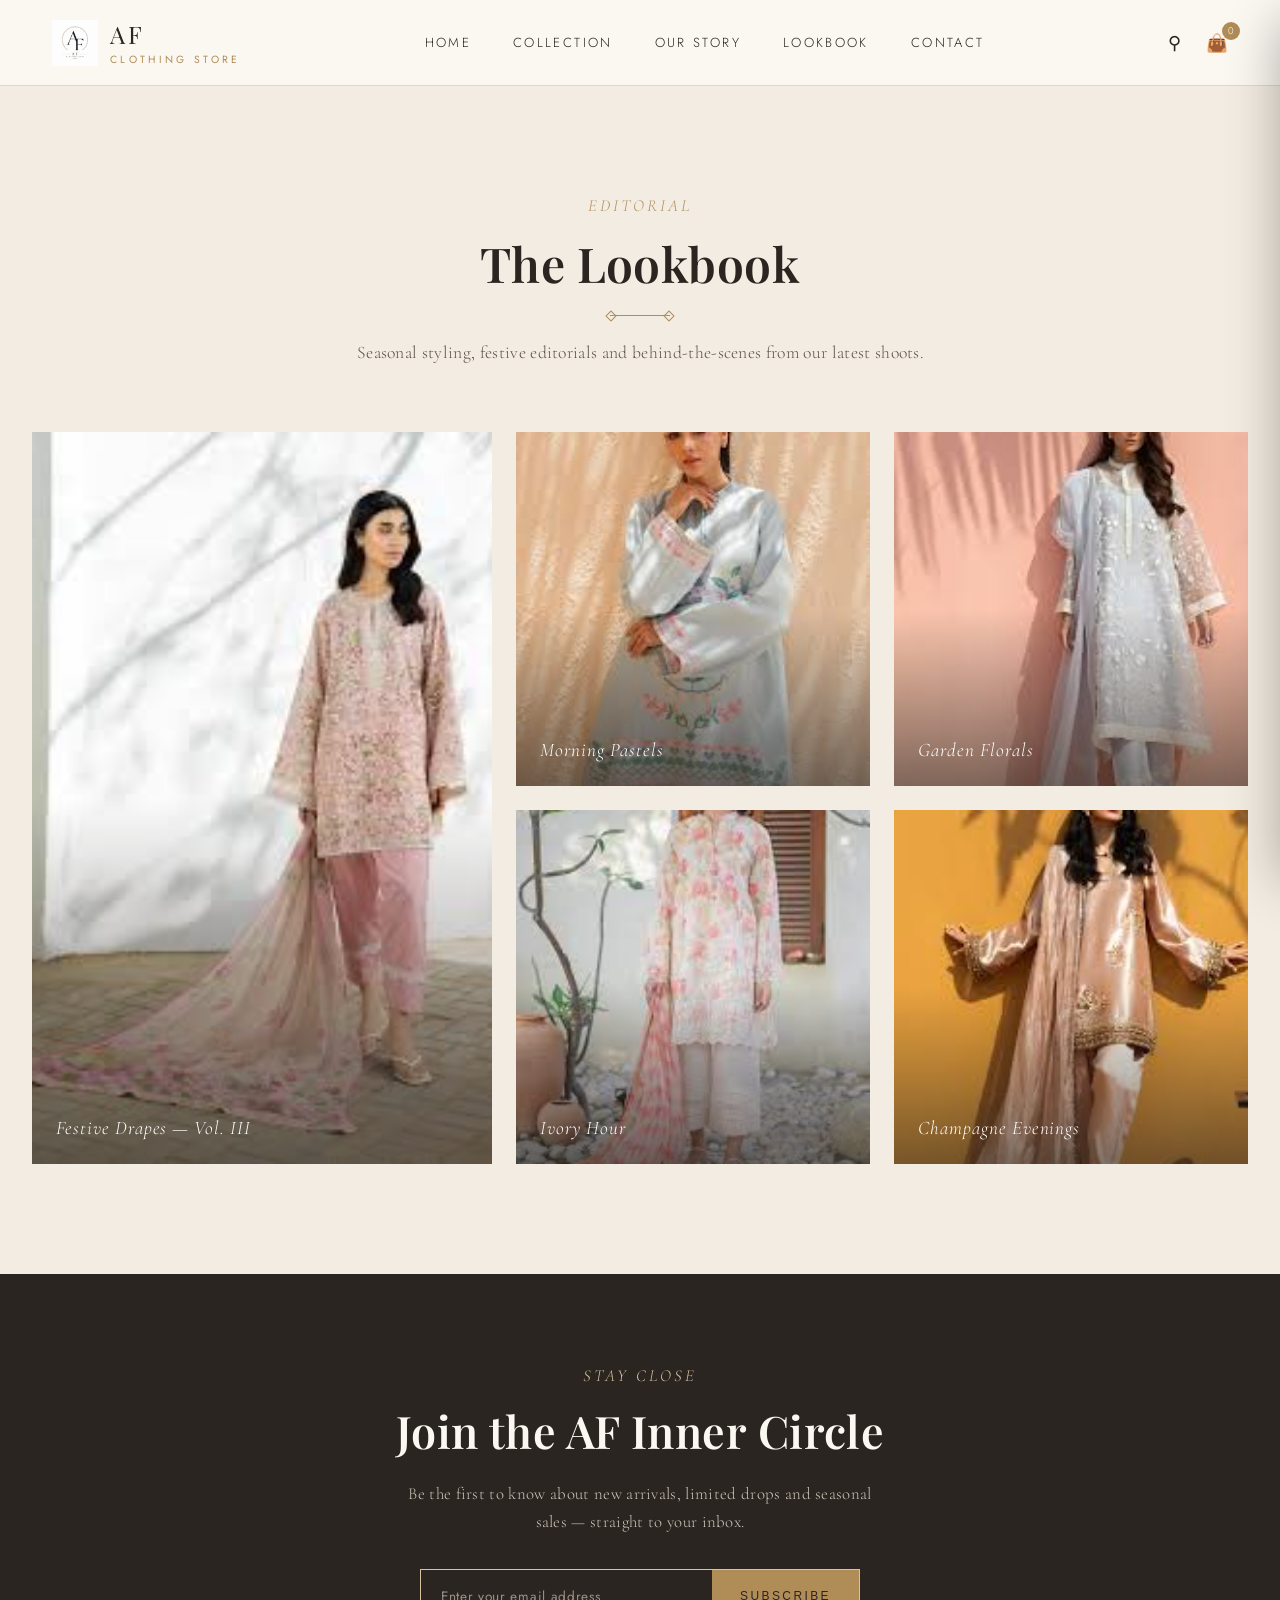
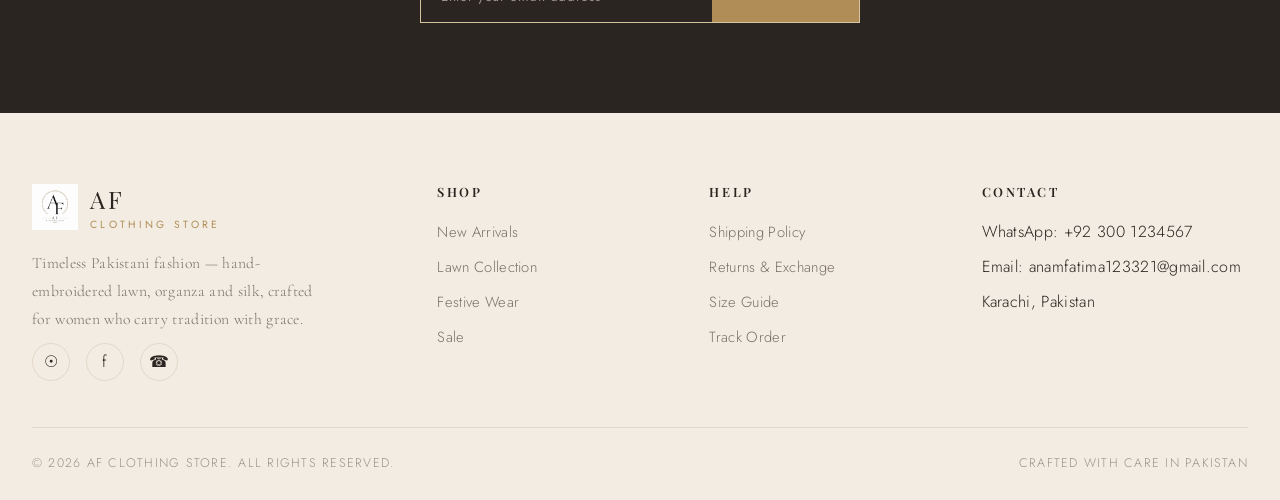
==== lookbook.html @ 7dc1e785 "AF Clothing Store - Multi-page website" ====
<!DOCTYPE html>
<html lang="en" dir="ltr">
<head>
<meta charset="UTF-8">
<meta name="viewport" content="width=device-width, initial-scale=1.0">
<title>Lookbook — AF Clothing Store</title>
<link rel="preconnect" href="https://fonts.googleapis.com">
<link rel="preconnect" href="https://fonts.gstatic.com" crossorigin>
<link href="https://fonts.googleapis.com/css2?family=Cormorant+Garamond:ital,wght@0,400;0,500;0,600;1,400&family=Playfair+Display:ital,wght@0,500;0,600;0,700;1,500&family=Jost:wght@300;400;500;600&display=swap" rel="stylesheet">
<link rel="stylesheet" href="styles.css">
</head>
<body>

<header>
  <div class="nav-wrap">
    <a href="index.html" class="logo-mark">
      <img src="images/logo.png" alt="AF Logo">
      <div>AF<span>Clothing Store</span></div>
    </a>
    <nav>
      <ul>
        <li><a href="index.html">Home</a></li>
        <li><a href="collection.html">Collection</a></li>
        <li><a href="our-story.html">Our Story</a></li>
        <li><a href="lookbook.html">Lookbook</a></li>
        <li><a href="contact.html">Contact</a></li>
      </ul>
    </nav>
    <div class="nav-icons">
      <span style="cursor:pointer;" title="Search">&#9906;</span>
      <span style="cursor:pointer;position:relative;" id="cart-icon" title="Cart">
        &#128092;
        <span id="cart-count" style="position:absolute;top:-8px;right:-12px;background:var(--gold);color:#fff;font-size:.6rem;width:18px;height:18px;border-radius:50%;display:flex;align-items:center;justify-content:center;font-family:'Jost',sans-serif;">0</span>
      </span>
      <button class="menu-toggle">&#9776;</button>
    </div>
  </div>
</header>

<section class="lookbook" style="margin-top:84px;">
  <div class="section-head">
    <span class="eyebrow">Editorial</span>
    <h2>The Lookbook</h2>
    <div class="divider" style="margin-top:20px;"></div>
    <p style="margin-top:22px;">Seasonal styling, festive editorials and behind-the-scenes from our latest shoots.</p>
  </div>
  <div class="look-grid">
    <div class="look-item tall">
      <img src="images/p1.jpg" alt="Festive Drapes">
      <div class="look-overlay"><span>Festive Drapes — Vol. III</span></div>
    </div>
    <div class="look-item">
      <img src="images/p2.jpg" alt="Morning Pastels">
      <div class="look-overlay"><span>Morning Pastels</span></div>
    </div>
    <div class="look-item">
      <img src="images/p3.jpg" alt="Garden Florals">
      <div class="look-overlay"><span>Garden Florals</span></div>
    </div>
    <div class="look-item">
      <img src="images/p4.jpg" alt="Ivory Hour">
      <div class="look-overlay"><span>Ivory Hour</span></div>
    </div>
    <div class="look-item">
      <img src="images/p5.jpg" alt="Champagne Evenings">
      <div class="look-overlay"><span>Champagne Evenings</span></div>
    </div>
  </div>
</section>

<section class="cta-band">
  <span class="eyebrow">Stay Close</span>
  <h2>Join the AF Inner Circle</h2>
  <p>Be the first to know about new arrivals, limited drops and seasonal sales — straight to your inbox.</p>
  <form class="cta-form" onsubmit="event.preventDefault(); showToast('Thank you for subscribing!');">
    <input type="email" placeholder="Enter your email address" required>
    <button type="submit">Subscribe</button>
  </form>
</section>

<footer>
  <div class="footer-grid">
    <div class="footer-brand">
      <a href="index.html" class="logo-mark">
        <img src="images/logo.png" alt="AF Logo">
        <div>AF<span>Clothing Store</span></div>
      </a>
      <p>Timeless Pakistani fashion — hand-embroidered lawn, organza and silk, crafted for women who carry tradition with grace.</p>
      <div class="footer-social">
        <a href="#" title="Instagram">&#9737;</a>
        <a href="#" title="Facebook">f</a>
        <a href="#" title="WhatsApp">&#9742;</a>
      </div>
    </div>
    <div class="footer-col">
      <h4>Shop</h4>
      <ul>
        <li><a href="collection.html">New Arrivals</a></li>
        <li><a href="collection.html">Lawn Collection</a></li>
        <li><a href="collection.html">Festive Wear</a></li>
        <li><a href="collection.html">Sale</a></li>
      </ul>
    </div>
    <div class="footer-col">
      <h4>Help</h4>
      <ul>
        <li><a href="#">Shipping Policy</a></li>
        <li><a href="#">Returns &amp; Exchange</a></li>
        <li><a href="#">Size Guide</a></li>
        <li><a href="#">Track Order</a></li>
      </ul>
    </div>
    <div class="footer-col">
      <h4>Contact</h4>
      <ul>
        <li>WhatsApp: +92 300 1234567</li>
        <li>Email: anamfatima123321@gmail.com</li>
        <li>Karachi, Pakistan</li>
      </ul>
    </div>
  </div>
  <div class="footer-bottom">
    <span>&copy; 2026 AF Clothing Store. All Rights Reserved.</span>
    <span>Crafted with care in Pakistan</span>
  </div>
</footer>

<div class="cart-overlay" id="cart-overlay"></div>
<div class="cart-drawer" id="cart-drawer">
  <div class="cart-head">
    <h3>Your Bag</h3>
    <button class="cart-close" id="cart-close">&times;</button>
  </div>
  <div class="cart-items" id="cart-items"></div>
  <div class="cart-footer">
    <div class="cart-total">
      <span>Subtotal</span>
      <span id="cart-subtotal">PKR 0</span>
    </div>
    <a href="#" class="btn btn-dark" onclick="alert('Thank you! This is a demo store.');return false;">Checkout</a>
  </div>
</div>

<div class="toast" id="toast"></div>
<script src="script.js"></script>
</body>
</html>
---- styles.css ----
:root{
  --cream:#FBF7F1;
  --cream-deep:#F3ECE2;
  --ink:#2B2521;
  --gold:#B08D57;
  --gold-soft:#D8C3A0;
  --rose:#C9A79C;
  --line:#E3D8C8;
  --maxw:1240px;
}
*{margin:0;padding:0;box-sizing:border-box;}
html{scroll-behavior:smooth;}
body{
  font-family:'Jost', sans-serif;
  color:var(--ink);
  background:var(--cream);
  font-weight:300;
  letter-spacing:.02em;
  overflow-x:hidden;
}
h1,h2,h3,h4{
  font-family:'Playfair Display', serif;
  font-weight:600;
  letter-spacing:.01em;
}
.eyebrow{
  font-family:'Cormorant Garamond', serif;
  font-style:italic;
  font-size:1.05rem;
  color:var(--gold);
  letter-spacing:.18em;
  text-transform:uppercase;
}
a{color:inherit;text-decoration:none;}
img{display:block;max-width:100%;}

/* ===== Header ===== */
header{
  position:fixed;top:0;left:0;right:0;
  z-index:100;
  background:rgba(251,247,241,0.92);
  backdrop-filter:blur(8px);
  border-bottom:1px solid var(--line);
  transition:padding .3s ease;
}
.nav-wrap{
  max-width:var(--maxw);
  margin:0 auto;
  display:flex;
  align-items:center;
  justify-content:space-between;
  padding:18px 32px;
}
.logo-mark{
  display:flex;align-items:center;gap:12px;
  font-family:'Playfair Display', serif;
  font-size:1.5rem;
  letter-spacing:.12em;
}
.logo-mark img{height:46px;width:46px;object-fit:contain;}
.logo-mark span{font-size:.65rem;letter-spacing:.32em;color:var(--gold);display:block;font-family:'Jost',sans-serif;font-weight:400;text-transform:uppercase;margin-top:2px;}
nav ul{
  display:flex;gap:42px;list-style:none;
  font-size:.82rem;
  letter-spacing:.18em;
  text-transform:uppercase;
}
nav a{position:relative;padding-bottom:6px;}
nav a::after{
  content:'';position:absolute;bottom:0;left:0;width:0;height:1px;
  background:var(--gold);transition:width .35s ease;
}
nav a:hover::after{width:100%;}
.nav-icons{display:flex;gap:24px;align-items:center;font-size:1.1rem;}
.menu-toggle{display:none;font-size:1.6rem;cursor:pointer;background:none;border:none;color:var(--ink);}

/* ===== Hero ===== */
.hero{
  position:relative;
  margin-top:84px;
  height:88vh;
  display:flex;
  align-items:center;
  justify-content:center;
  overflow:hidden;
  background:var(--cream-deep);
}
.hero-bg{
  position:absolute;inset:0;
  display:grid;grid-template-columns:repeat(4,1fr);
  opacity:.9;
}
.hero-bg img{width:100%;height:100%;object-fit:cover;filter:saturate(.85) brightness(1.02);}
.hero-bg::after{
  content:'';position:absolute;inset:0;
  background:linear-gradient(180deg, rgba(251,247,241,0.55) 0%, rgba(251,247,241,0.78) 55%, var(--cream) 100%);
}
.hero-content{
  position:relative;z-index:2;
  text-align:center;
  max-width:760px;
  padding:0 24px;
  animation:fadeUp 1.2s ease both;
}
@keyframes fadeUp{
  from{opacity:0;transform:translateY(28px);}
  to{opacity:1;transform:translateY(0);}
}
.hero-content .eyebrow{display:block;margin-bottom:18px;}
.hero-content h1{
  font-size:clamp(2.6rem, 6vw, 5rem);
  line-height:1.05;
  margin-bottom:22px;
}
.hero-content h1 em{
  font-style:italic;
  color:var(--gold);
}
.hero-content p{
  font-size:1.05rem;
  font-family:'Cormorant Garamond', serif;
  color:#5c5249;
  max-width:520px;
  margin:0 auto 34px;
  line-height:1.7;
}
.btn{
  display:inline-block;
  padding:15px 42px;
  border:1px solid var(--ink);
  font-size:.78rem;
  letter-spacing:.22em;
  text-transform:uppercase;
  transition:all .35s ease;
  position:relative;
  overflow:hidden;
}
.btn-dark{background:var(--ink);color:var(--cream);border-color:var(--ink);}
.btn-dark:hover{background:transparent;color:var(--ink);}
.btn-outline:hover{background:var(--ink);color:var(--cream);}

/* ===== Sections shared ===== */
section{padding:110px 32px;}
.section-head{text-align:center;max-width:640px;margin:0 auto 64px;}
.section-head h2{font-size:clamp(2rem,4vw,3rem);margin:14px 0 18px;}
.section-head p{font-family:'Cormorant Garamond', serif;font-size:1.1rem;color:#5c5249;line-height:1.7;}
.divider{
  width:60px;height:1px;background:var(--gold);margin:0 auto;
  position:relative;
}
.divider::before,.divider::after{
  content:'';position:absolute;top:-3px;width:6px;height:6px;border:1px solid var(--gold);transform:rotate(45deg);
}
.divider::before{left:-3px;}
.divider::after{right:-3px;}

/* ===== Marquee strip ===== */
.marquee{
  background:var(--ink);
  color:var(--cream-deep);
  overflow:hidden;
  padding:14px 0;
  white-space:nowrap;
}
.marquee-inner{
  display:inline-block;
  animation:scroll 32s linear infinite;
  font-family:'Cormorant Garamond', serif;
  font-style:italic;
  font-size:1.05rem;
  letter-spacing:.08em;
}
.marquee-inner span{margin:0 36px;color:var(--gold-soft);}
@keyframes scroll{
  from{transform:translateX(0);}
  to{transform:translateX(-50%);}
}

/* ===== Collection grid ===== */
.collection{max-width:var(--maxw);margin:0 auto;}
.grid{
  display:grid;
  grid-template-columns:repeat(4,1fr);
  gap:28px;
}
.card{
  position:relative;
  overflow:hidden;
  background:#fff;
  border:1px solid var(--line);
  transition:transform .45s ease, box-shadow .45s ease;
}
.card:hover{transform:translateY(-6px);box-shadow:0 18px 40px -22px rgba(43,37,33,.35);}
.card-img{position:relative;overflow:hidden;aspect-ratio:3/4;}
.card-img img{width:100%;height:100%;object-fit:cover;transition:transform .8s ease;}
.card:hover .card-img img{transform:scale(1.06);}
.card-tag{
  position:absolute;top:14px;left:14px;
  background:var(--cream);
  border:1px solid var(--gold-soft);
  font-size:.65rem;letter-spacing:.2em;
  padding:6px 12px;text-transform:uppercase;color:var(--gold);
}
.card-info{padding:22px 20px 26px;text-align:center;}
.card-info .cat{font-family:'Cormorant Garamond',serif;font-style:italic;color:var(--gold);font-size:.85rem;letter-spacing:.12em;}
.card-info h3{font-size:1.18rem;margin:8px 0 8px;}
.card-info .price{font-family:'Cormorant Garamond',serif;font-size:1.15rem;color:#5c5249;}
.card-info .price del{color:#b5a99a;margin-right:8px;font-size:.95rem;}
.card-cta{
  margin-top:14px;
  display:inline-block;
  font-size:.7rem;letter-spacing:.2em;text-transform:uppercase;
  border-bottom:1px solid var(--ink);
  padding-bottom:4px;
  transition:color .3s, border-color .3s;
}
.card-cta:hover{color:var(--gold);border-color:var(--gold);}

/* ===== About / Story split ===== */
.story{
  max-width:var(--maxw);margin:0 auto;
  display:grid;grid-template-columns:1fr 1fr;
  gap:80px;align-items:center;
}
.story-imgs{position:relative;height:520px;}
.story-imgs img{position:absolute;object-fit:cover;border:6px solid var(--cream);box-shadow:0 24px 50px -30px rgba(43,37,33,.4);}
.story-imgs .img-a{width:60%;height:78%;top:0;left:0;z-index:2;}
.story-imgs .img-b{width:52%;height:60%;bottom:0;right:0;z-index:1;border-color:var(--cream-deep);}
.story-text .eyebrow{margin-bottom:16px;display:block;}
.story-text h2{font-size:clamp(1.9rem,3.6vw,2.8rem);margin-bottom:24px;line-height:1.2;}
.story-text p{
  font-family:'Cormorant Garamond', serif;
  font-size:1.12rem;line-height:1.85;color:#5c5249;margin-bottom:18px;
}
.story-stats{display:flex;gap:48px;margin-top:36px;}
.story-stats div h4{font-size:2rem;color:var(--gold);font-family:'Playfair Display',serif;}
.story-stats div span{font-size:.72rem;letter-spacing:.18em;text-transform:uppercase;color:#8a7f73;}

/* ===== Lookbook strip ===== */
.lookbook{background:var(--cream-deep);}
.look-grid{
  max-width:var(--maxw);margin:0 auto;
  display:grid;grid-template-columns:1.3fr 1fr 1fr;
  grid-template-rows:auto auto;
  gap:24px;
}
.look-item{position:relative;overflow:hidden;}
.look-item img{width:100%;height:100%;object-fit:cover;transition:transform .8s ease;}
.look-item:hover img{transform:scale(1.05);}
.look-item.tall{grid-row:span 2;aspect-ratio:auto;height:100%;}
.look-item:not(.tall){aspect-ratio:1/1;}
.look-overlay{
  position:absolute;inset:0;
  background:linear-gradient(180deg, transparent 50%, rgba(43,37,33,.6) 100%);
  display:flex;align-items:flex-end;padding:24px;
  color:#fff;
}
.look-overlay span{font-family:'Cormorant Garamond',serif;font-style:italic;font-size:1.2rem;letter-spacing:.05em;}

/* ===== Newsletter / CTA ===== */
.cta-band{
  text-align:center;
  background:var(--ink);
  color:var(--cream);
  padding:90px 32px;
}
.cta-band .eyebrow{color:var(--gold-soft);}
.cta-band h2{font-size:clamp(1.8rem,4vw,2.8rem);color:var(--cream);margin:14px 0 20px;}
.cta-band p{font-family:'Cormorant Garamond',serif;color:#cfc6bb;max-width:480px;margin:0 auto 32px;font-size:1.05rem;line-height:1.7;}
.cta-form{display:flex;justify-content:center;gap:0;max-width:440px;margin:0 auto;border:1px solid var(--gold-soft);}
.cta-form input{
  flex:1;background:transparent;border:none;padding:16px 20px;color:var(--cream);font-family:'Jost',sans-serif;font-size:.85rem;letter-spacing:.05em;
}
.cta-form input::placeholder{color:#9c9187;}
.cta-form input:focus{outline:none;}
.cta-form button{
  background:var(--gold);border:none;color:var(--ink);
  padding:16px 28px;font-size:.75rem;letter-spacing:.2em;text-transform:uppercase;cursor:pointer;transition:background .3s;
}
.cta-form button:hover{background:var(--gold-soft);}

/* ===== Footer ===== */
footer{background:var(--cream-deep);padding:70px 32px 28px;}
.footer-grid{
  max-width:var(--maxw);margin:0 auto;
  display:grid;grid-template-columns:1.6fr 1fr 1fr 1.2fr;
  gap:50px;
  padding-bottom:46px;
  border-bottom:1px solid var(--line);
}
.footer-brand .logo-mark{margin-bottom:18px;}
.footer-brand p{font-family:'Cormorant Garamond',serif;color:#7a6f64;line-height:1.8;font-size:.98rem;max-width:300px;}
.footer-col h4{font-size:.8rem;letter-spacing:.2em;text-transform:uppercase;margin-bottom:20px;color:var(--ink);}
.footer-col ul{list-style:none;display:flex;flex-direction:column;gap:12px;}
.footer-col ul a{font-size:.92rem;color:#7a6f64;transition:color .3s;}
.footer-col ul a:hover{color:var(--gold);}
.footer-social{display:flex;gap:16px;margin-top:8px;}
.footer-social a{
  width:38px;height:38px;border:1px solid var(--line);border-radius:50%;
  display:flex;align-items:center;justify-content:center;font-size:1rem;transition:all .3s;
}
.footer-social a:hover{background:var(--gold);color:#fff;border-color:var(--gold);}
.footer-bottom{
  max-width:var(--maxw);margin:0 auto;padding-top:26px;
  display:flex;justify-content:space-between;align-items:center;flex-wrap:wrap;gap:10px;
  font-size:.78rem;letter-spacing:.1em;color:#9c9187;text-transform:uppercase;
}

/* ===== Cart drawer ===== */
.cart-overlay{
  position:fixed;inset:0;background:rgba(43,37,33,.4);
  opacity:0;pointer-events:none;transition:opacity .4s ease;z-index:200;
}
.cart-overlay.active{opacity:1;pointer-events:all;}
.cart-drawer{
  position:fixed;top:0;right:0;height:100%;width:400px;max-width:92vw;
  background:var(--cream);z-index:201;
  transform:translateX(100%);transition:transform .45s ease;
  display:flex;flex-direction:column;
  box-shadow:-20px 0 50px -20px rgba(0,0,0,.3);
}
.cart-drawer.active{transform:translateX(0);}
.cart-head{
  padding:28px 30px;border-bottom:1px solid var(--line);
  display:flex;justify-content:space-between;align-items:center;
}
.cart-head h3{font-size:1.4rem;}
.cart-close{font-size:1.5rem;cursor:pointer;background:none;border:none;color:var(--ink);}
.cart-items{flex:1;overflow-y:auto;padding:20px 30px;}
.cart-item{display:flex;gap:16px;padding:16px 0;border-bottom:1px solid var(--line);}
.cart-item img{width:70px;height:90px;object-fit:cover;}
.cart-item-info{flex:1;}
.cart-item-info h4{font-size:.95rem;font-family:'Playfair Display',serif;margin-bottom:6px;}
.cart-item-info .cat{font-size:.75rem;color:var(--gold);font-family:'Cormorant Garamond',serif;font-style:italic;}
.cart-item-info .price{font-family:'Cormorant Garamond',serif;margin-top:8px;}
.cart-remove{font-size:.7rem;letter-spacing:.1em;text-transform:uppercase;color:#b5a99a;cursor:pointer;margin-top:8px;display:inline-block;border-bottom:1px solid transparent;}
.cart-remove:hover{color:var(--ink);border-color:var(--ink);}
.cart-empty{text-align:center;padding:60px 20px;font-family:'Cormorant Garamond',serif;color:#9c9187;font-size:1.05rem;}
.cart-footer{padding:24px 30px 30px;border-top:1px solid var(--line);}
.cart-total{display:flex;justify-content:space-between;font-family:'Cormorant Garamond',serif;font-size:1.2rem;margin-bottom:18px;}
.cart-footer .btn{width:100%;text-align:center;}

/* ===== Quick view modal ===== */
.modal-overlay{
  position:fixed;inset:0;background:rgba(43,37,33,.5);
  opacity:0;pointer-events:none;transition:opacity .35s ease;z-index:300;
  display:flex;align-items:center;justify-content:center;padding:24px;
}
.modal-overlay.active{opacity:1;pointer-events:all;}
.modal{
  background:var(--cream);max-width:760px;width:100%;
  display:grid;grid-template-columns:1fr 1fr;
  transform:scale(.94);transition:transform .35s ease;
  max-height:88vh;overflow:auto;
}
.modal-overlay.active .modal{transform:scale(1);}
.modal-img{aspect-ratio:3/4;overflow:hidden;}
.modal-img img{width:100%;height:100%;object-fit:cover;}
.modal-body{padding:40px;position:relative;}
.modal-close{position:absolute;top:18px;right:18px;font-size:1.4rem;background:none;border:none;cursor:pointer;color:var(--ink);}
.modal-body .cat{font-family:'Cormorant Garamond',serif;font-style:italic;color:var(--gold);letter-spacing:.1em;}
.modal-body h3{font-size:1.7rem;margin:10px 0 14px;}
.modal-body .price{font-family:'Cormorant Garamond',serif;font-size:1.4rem;margin-bottom:18px;}
.modal-body p.desc{font-family:'Cormorant Garamond',serif;line-height:1.8;color:#5c5249;margin-bottom:24px;}
.modal-body .btn{width:100%;text-align:center;cursor:pointer;}

/* toast */
.toast{
  position:fixed;bottom:30px;right:30px;
  background:var(--ink);color:var(--cream);
  padding:16px 26px;font-size:.82rem;letter-spacing:.06em;
  transform:translateY(120px);opacity:0;transition:all .4s ease;
  z-index:400;border-left:3px solid var(--gold);
}
.toast.show{transform:translateY(0);opacity:1;}

/* ===== Contact Page ===== */
.contact-section{max-width:var(--maxw);margin:0 auto;padding:110px 32px;}
.contact-grid{display:grid;grid-template-columns:1fr 1fr;gap:80px;align-items:start;}
.contact-form-wrap h2{font-size:clamp(1.9rem,3.6vw,2.8rem);margin-bottom:12px;}
.contact-form-wrap .eyebrow{display:block;margin-bottom:16px;}
.contact-form-wrap p{font-family:'Cormorant Garamond',serif;font-size:1.1rem;color:#5c5249;line-height:1.7;margin-bottom:32px;}
.contact-form{display:flex;flex-direction:column;gap:20px;}
.contact-form input,.contact-form textarea{
  padding:16px 20px;border:1px solid var(--line);background:#fff;
  font-family:'Jost',sans-serif;font-size:.9rem;color:var(--ink);
  transition:border-color .3s;
}
.contact-form input:focus,.contact-form textarea:focus{outline:none;border-color:var(--gold);}
.contact-form textarea{min-height:160px;resize:vertical;}
.contact-form .btn{align-self:flex-start;}
.contact-info-wrap h3{font-size:1.3rem;margin-bottom:24px;}
.contact-info-list{list-style:none;display:flex;flex-direction:column;gap:20px;}
.contact-info-list li{display:flex;gap:16px;align-items:flex-start;}
.contact-info-list .icon{font-size:1.4rem;color:var(--gold);min-width:28px;}
.contact-info-list .text{font-family:'Cormorant Garamond',serif;font-size:1.05rem;color:#5c5249;line-height:1.6;}
.contact-info-list .text strong{display:block;font-family:'Playfair Display',serif;font-size:1rem;color:var(--ink);margin-bottom:4px;}

/* ===== Responsive ===== */
@media(max-width:1024px){
  .grid{grid-template-columns:repeat(2,1fr);}
  .story{grid-template-columns:1fr;gap:50px;}
  .story-imgs{height:420px;}
  .look-grid{grid-template-columns:1fr 1fr;}
  .look-item.tall{grid-row:auto;height:auto;}
  .footer-grid{grid-template-columns:1fr 1fr;}
  .contact-grid{grid-template-columns:1fr;gap:50px;}
}
@media(max-width:720px){
  nav ul{display:none;}
  .menu-toggle{display:block;}
  .grid{grid-template-columns:repeat(2,1fr);gap:16px;}
  section{padding:70px 18px;}
  .nav-wrap{padding:14px 18px;}
  .modal{grid-template-columns:1fr;}
  .modal-img{aspect-ratio:4/3;}
  .footer-grid{grid-template-columns:1fr;gap:36px;}
  .hero{height:78vh;}
  .look-grid{grid-template-columns:1fr;}
  .contact-section{padding:70px 18px;}
}
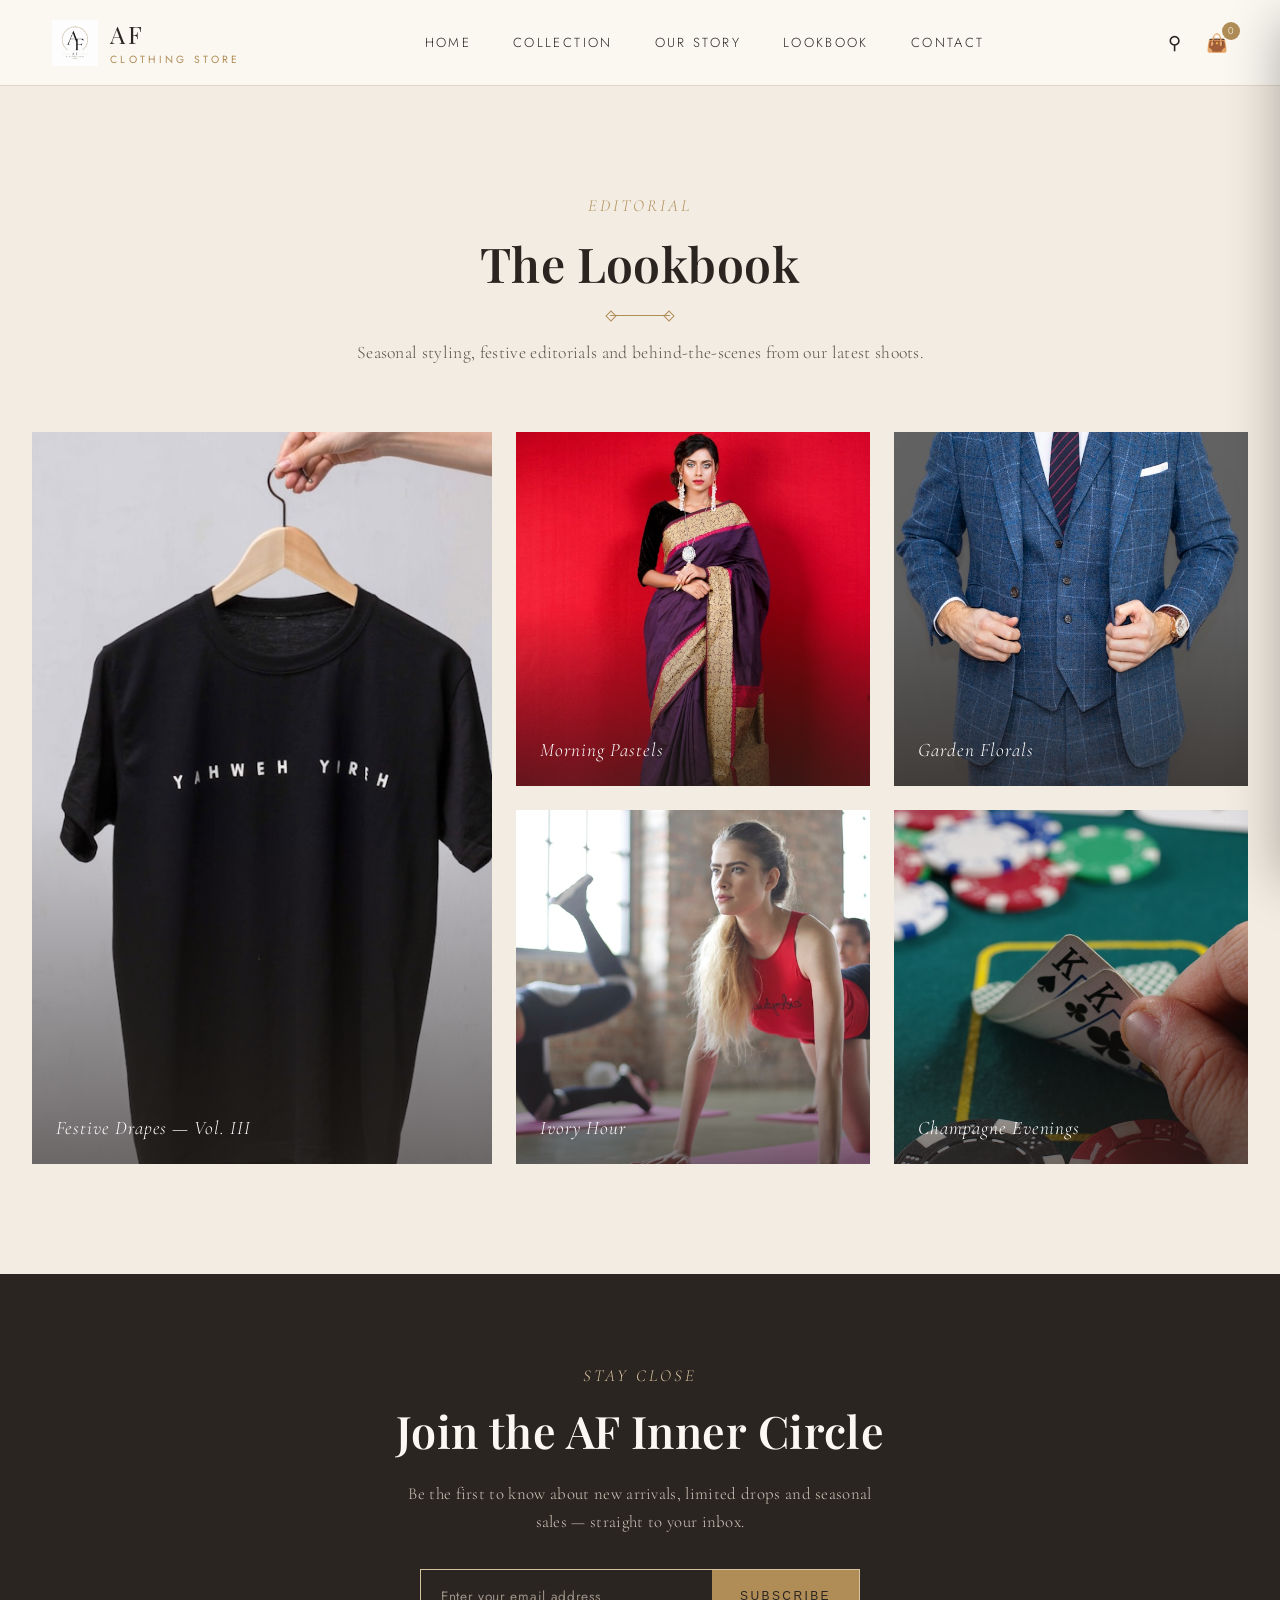
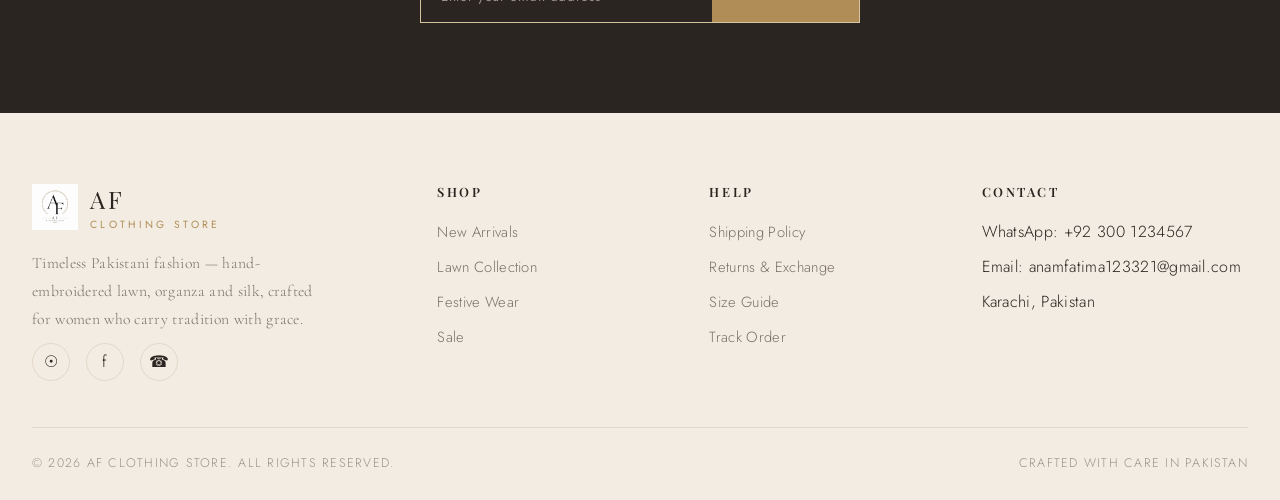
==== commit f7c4dc2a: "Add cache busting to force image reload" ====
--- a/lookbook.html
+++ b/lookbook.html
@@ -46,23 +46,23 @@
   </div>
   <div class="look-grid">
     <div class="look-item tall">
-      <img src="images/p1.jpg" alt="Festive Drapes">
+      <img src="images/p1.jpg?v=2" alt="Festive Drapes">
       <div class="look-overlay"><span>Festive Drapes — Vol. III</span></div>
     </div>
     <div class="look-item">
-      <img src="images/p2.jpg" alt="Morning Pastels">
+      <img src="images/p2.jpg?v=2" alt="Morning Pastels">
       <div class="look-overlay"><span>Morning Pastels</span></div>
     </div>
     <div class="look-item">
-      <img src="images/p3.jpg" alt="Garden Florals">
+      <img src="images/p3.jpg?v=2" alt="Garden Florals">
       <div class="look-overlay"><span>Garden Florals</span></div>
     </div>
     <div class="look-item">
-      <img src="images/p4.jpg" alt="Ivory Hour">
+      <img src="images/p4.jpg?v=2" alt="Ivory Hour">
       <div class="look-overlay"><span>Ivory Hour</span></div>
     </div>
     <div class="look-item">
-      <img src="images/p5.jpg" alt="Champagne Evenings">
+      <img src="images/p5.jpg?v=2" alt="Champagne Evenings">
       <div class="look-overlay"><span>Champagne Evenings</span></div>
     </div>
   </div>
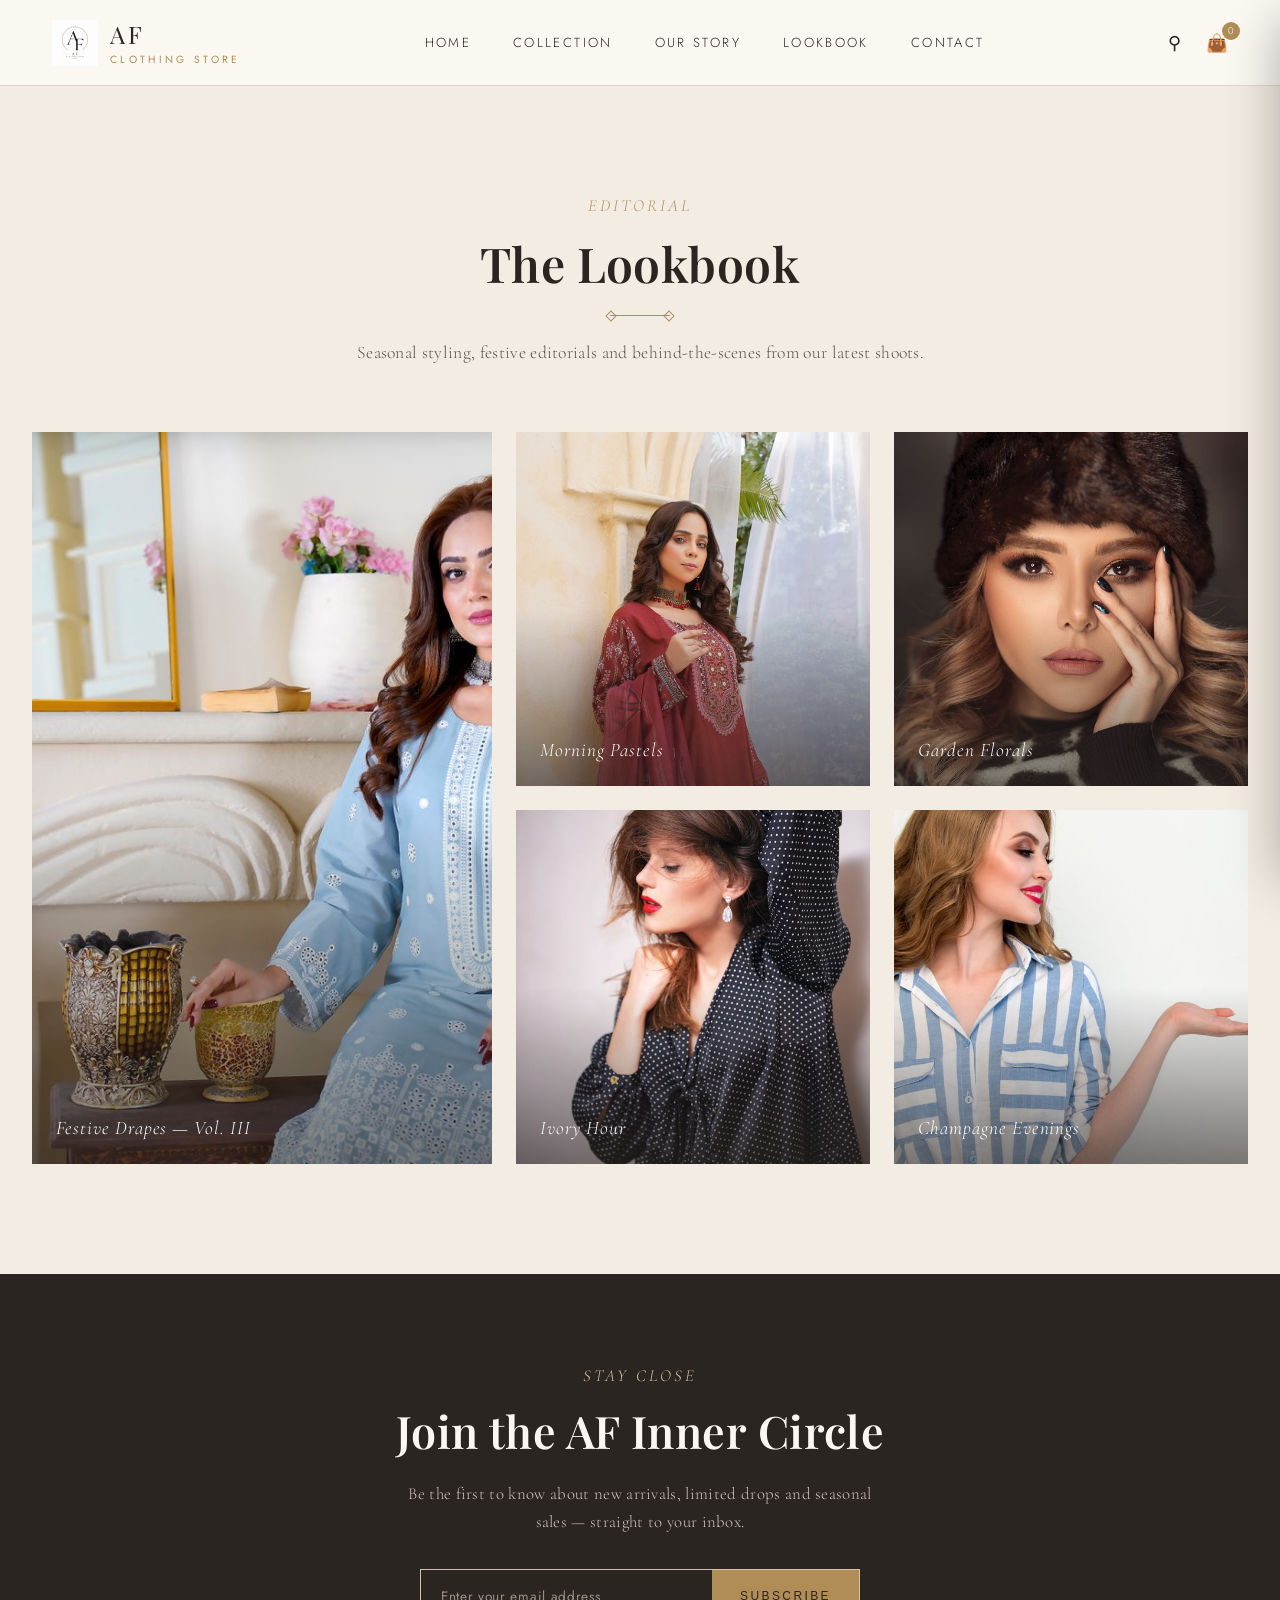
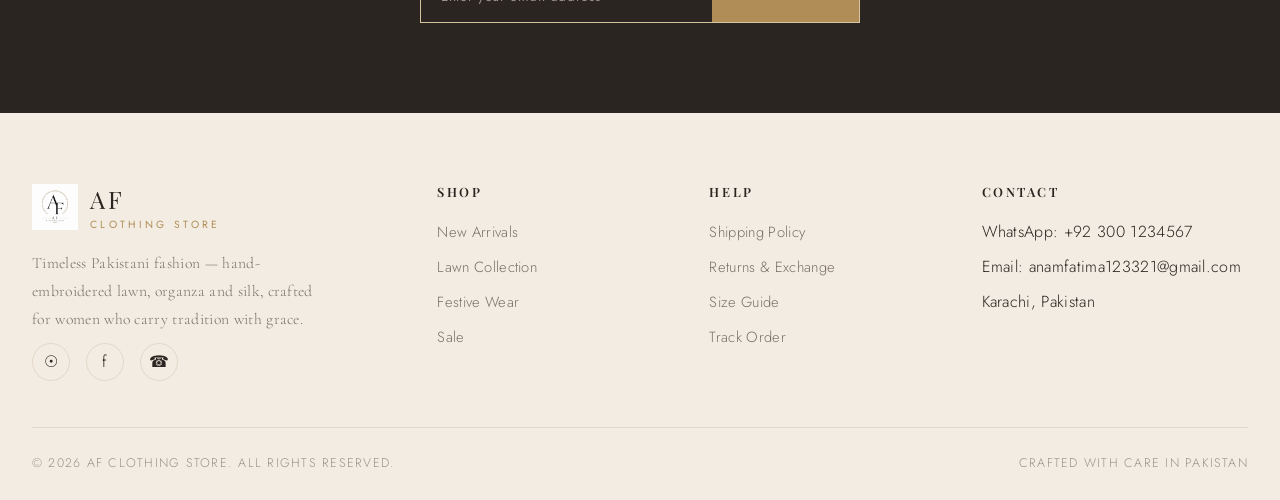
==== commit cdfc69d8: "Update cache bust v3" ====
--- a/lookbook.html
+++ b/lookbook.html
@@ -46,23 +46,23 @@
   </div>
   <div class="look-grid">
     <div class="look-item tall">
-      <img src="images/p1.jpg?v=2" alt="Festive Drapes">
+      <img src="images/p1.jpg?v=3" alt="Festive Drapes">
       <div class="look-overlay"><span>Festive Drapes — Vol. III</span></div>
     </div>
     <div class="look-item">
-      <img src="images/p2.jpg?v=2" alt="Morning Pastels">
+      <img src="images/p2.jpg?v=3" alt="Morning Pastels">
       <div class="look-overlay"><span>Morning Pastels</span></div>
     </div>
     <div class="look-item">
-      <img src="images/p3.jpg?v=2" alt="Garden Florals">
+      <img src="images/p3.jpg?v=3" alt="Garden Florals">
       <div class="look-overlay"><span>Garden Florals</span></div>
     </div>
     <div class="look-item">
-      <img src="images/p4.jpg?v=2" alt="Ivory Hour">
+      <img src="images/p4.jpg?v=3" alt="Ivory Hour">
       <div class="look-overlay"><span>Ivory Hour</span></div>
     </div>
     <div class="look-item">
-      <img src="images/p5.jpg?v=2" alt="Champagne Evenings">
+      <img src="images/p5.jpg?v=3" alt="Champagne Evenings">
       <div class="look-overlay"><span>Champagne Evenings</span></div>
     </div>
   </div>
